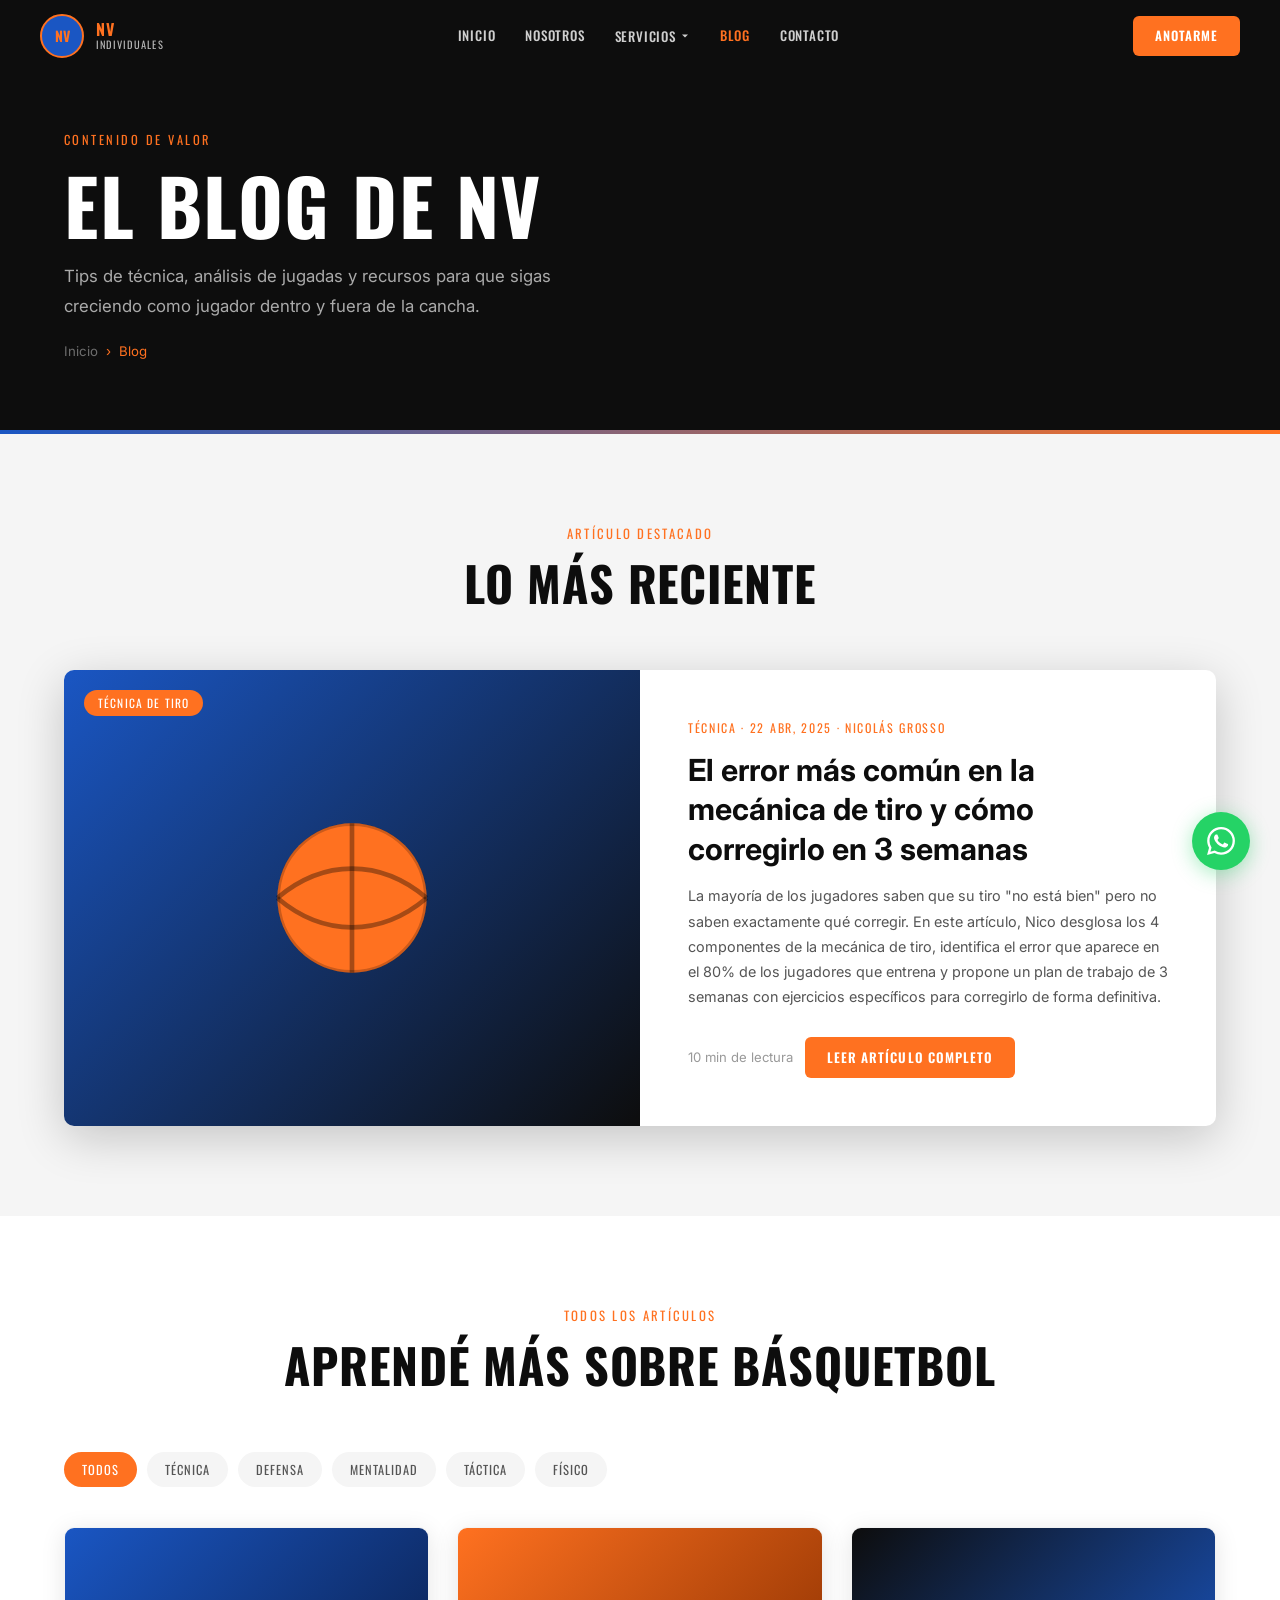
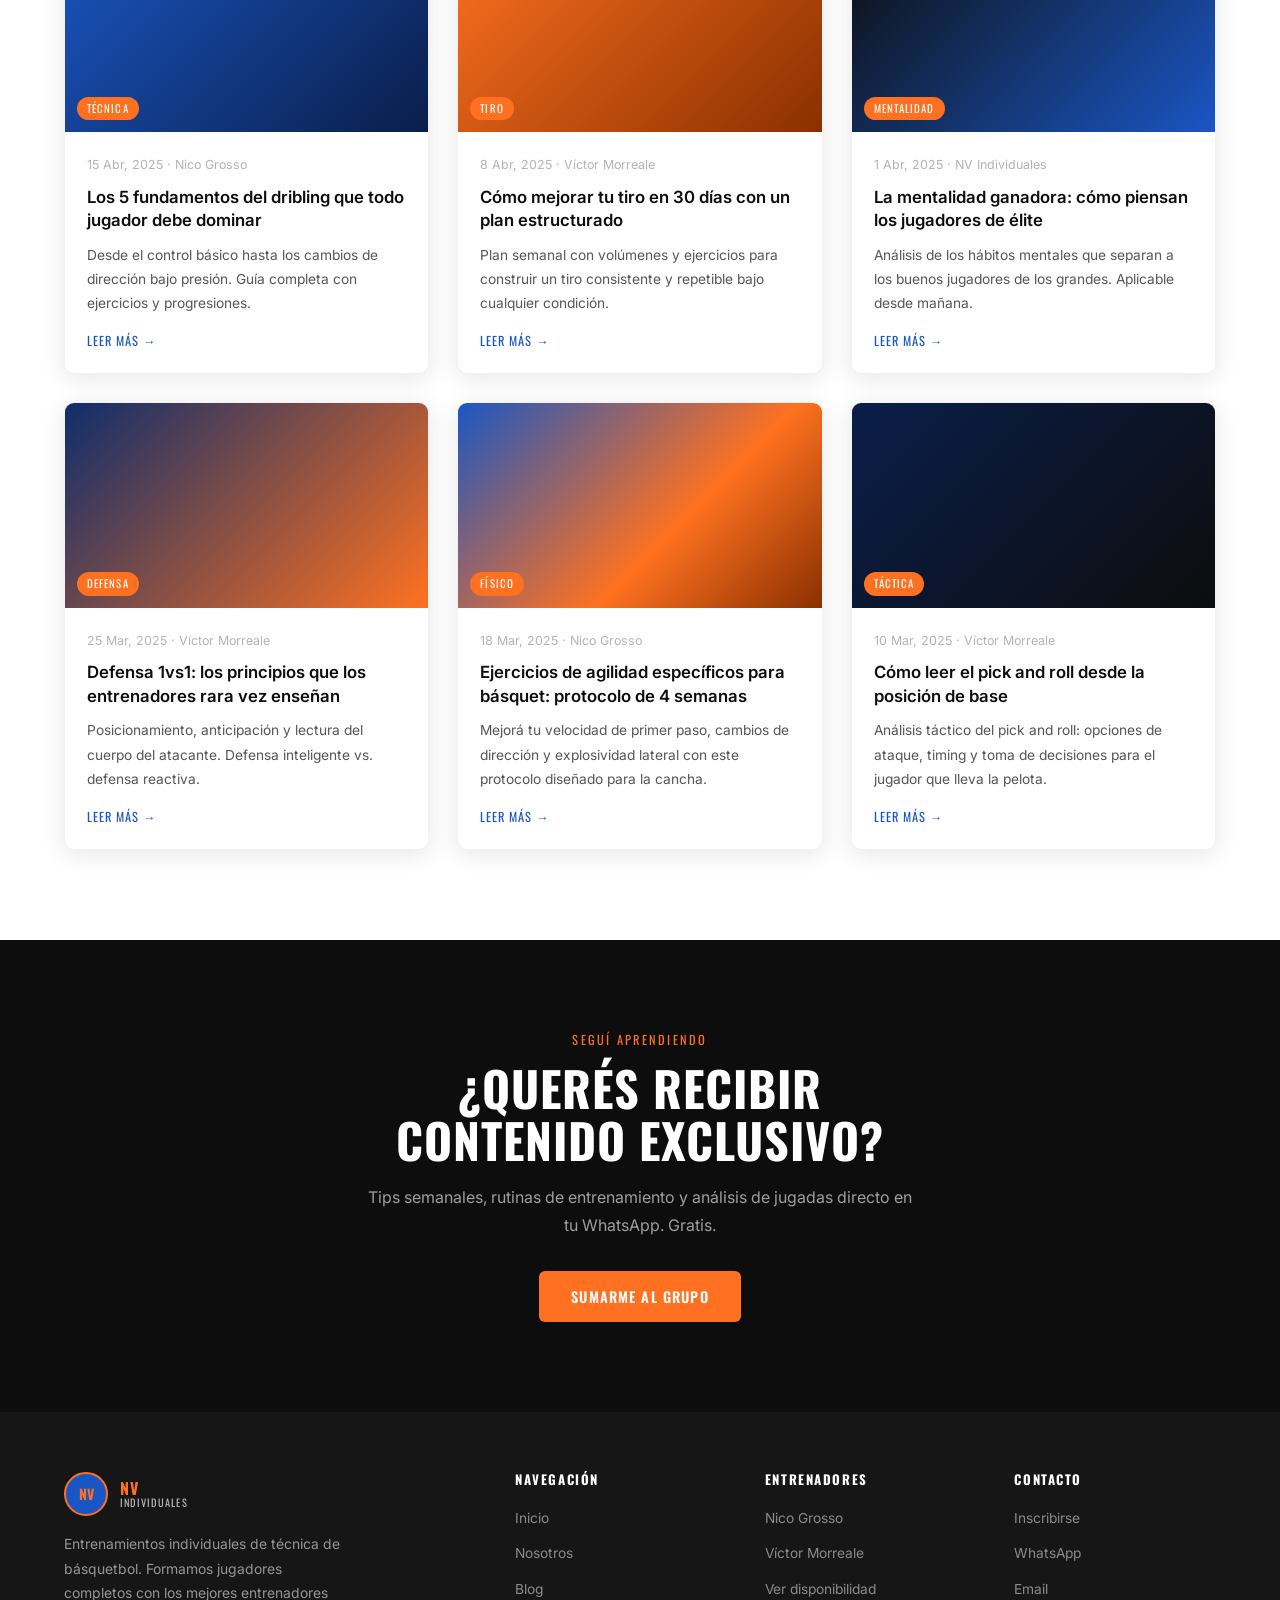
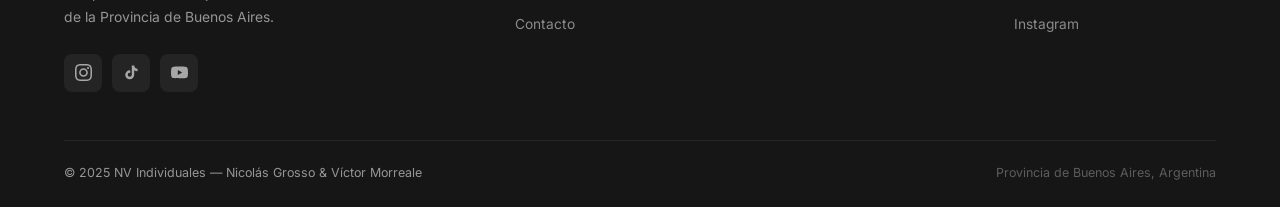
==== blog.html @ 5bb2f0b4 "Primer vistazo web" ====
<!DOCTYPE html>
<html lang="es">
<head>
  <meta charset="UTF-8">
  <meta name="viewport" content="width=device-width, initial-scale=1.0">
  <meta name="description" content="Blog de NV Individuales – Tips de técnica de básquetbol, análisis de jugadas y contenido de valor para jugadores que quieren mejorar.">
  <title>Blog – NV Individuales</title>
  <link rel="stylesheet" href="./css/style.css">
</head>
<body data-depth="0">

  <div id="nav-inject"></div>

  <!-- PAGE HERO -->
  <section class="page-hero">
    <div class="container">
      <span class="label">Contenido de valor</span>
      <h1>El Blog de NV</h1>
      <p>Tips de técnica, análisis de jugadas y recursos para que sigas creciendo como jugador dentro y fuera de la cancha.</p>
      <div class="breadcrumb">
        <a href="./index.html">Inicio</a>
        <span>›</span>
        <span>Blog</span>
      </div>
    </div>
  </section>

  <!-- FEATURED POST -->
  <section class="section" style="background:#F5F5F5;">
    <div class="container">
      <div class="section-header fade-up">
        <span class="label">Artículo destacado</span>
        <h2>Lo más reciente</h2>
      </div>
      <div class="featured-post fade-up">
        <div class="fp-img">
          <span class="fp-badge">Técnica de tiro</span>
          <div class="bb-inject" data-size="160px"></div>
        </div>
        <div class="fp-body">
          <span class="cat">Técnica · 22 Abr, 2025 · Nicolás Grosso</span>
          <h2>El error más común en la mecánica de tiro y cómo corregirlo en 3 semanas</h2>
          <p>
            La mayoría de los jugadores saben que su tiro "no está bien" pero no saben exactamente qué corregir. En este artículo, Nico desglosa los 4 componentes de la mecánica de tiro, identifica el error que aparece en el 80% de los jugadores que entrena y propone un plan de trabajo de 3 semanas con ejercicios específicos para corregirlo de forma definitiva.
          </p>
          <div style="display:flex;align-items:center;gap:12px;">
            <span style="font-size:.82rem;color:#999;">10 min de lectura</span>
            <a href="#" class="btn btn-orange" style="padding:10px 22px;font-size:.82rem;">Leer artículo completo</a>
          </div>
        </div>
      </div>
    </div>
  </section>

  <!-- BLOG GRID -->
  <section class="section" style="background:#fff;">
    <div class="container">
      <div class="section-header fade-up">
        <span class="label">Todos los artículos</span>
        <h2>Aprendé más sobre básquetbol</h2>
      </div>

      <!-- Filter tabs -->
      <div style="display:flex;gap:10px;margin-bottom:40px;flex-wrap:wrap;" class="fade-up">
        <button style="font-family:var(--ff-h);font-size:.78rem;letter-spacing:.08em;text-transform:uppercase;padding:8px 18px;border-radius:20px;background:var(--orange);color:#fff;border:none;cursor:pointer;">Todos</button>
        <button style="font-family:var(--ff-h);font-size:.78rem;letter-spacing:.08em;text-transform:uppercase;padding:8px 18px;border-radius:20px;background:#F5F5F5;color:#555;border:none;cursor:pointer;transition:all .2s;">Técnica</button>
        <button style="font-family:var(--ff-h);font-size:.78rem;letter-spacing:.08em;text-transform:uppercase;padding:8px 18px;border-radius:20px;background:#F5F5F5;color:#555;border:none;cursor:pointer;transition:all .2s;">Defensa</button>
        <button style="font-family:var(--ff-h);font-size:.78rem;letter-spacing:.08em;text-transform:uppercase;padding:8px 18px;border-radius:20px;background:#F5F5F5;color:#555;border:none;cursor:pointer;transition:all .2s;">Mentalidad</button>
        <button style="font-family:var(--ff-h);font-size:.78rem;letter-spacing:.08em;text-transform:uppercase;padding:8px 18px;border-radius:20px;background:#F5F5F5;color:#555;border:none;cursor:pointer;transition:all .2s;">Táctica</button>
        <button style="font-family:var(--ff-h);font-size:.78rem;letter-spacing:.08em;text-transform:uppercase;padding:8px 18px;border-radius:20px;background:#F5F5F5;color:#555;border:none;cursor:pointer;transition:all .2s;">Físico</button>
      </div>

      <div class="g3">
        <!-- Post 1 -->
        <div class="blog-card fade-up d1">
          <div class="blog-card-img" style="background:linear-gradient(135deg,#1A56C3 0%,#0a1e4a 100%);">
            <span class="cat">Técnica</span>
          </div>
          <div class="blog-card-body">
            <p class="meta">15 Abr, 2025 · Nico Grosso</p>
            <h4>Los 5 fundamentos del dribling que todo jugador debe dominar</h4>
            <p>Desde el control básico hasta los cambios de dirección bajo presión. Guía completa con ejercicios y progresiones.</p>
            <a href="#" class="more">Leer más →</a>
          </div>
        </div>
        <!-- Post 2 -->
        <div class="blog-card fade-up d2">
          <div class="blog-card-img" style="background:linear-gradient(135deg,#FF7120 0%,#8a3000 100%);">
            <span class="cat">Tiro</span>
          </div>
          <div class="blog-card-body">
            <p class="meta">8 Abr, 2025 · Víctor Morreale</p>
            <h4>Cómo mejorar tu tiro en 30 días con un plan estructurado</h4>
            <p>Plan semanal con volúmenes y ejercicios para construir un tiro consistente y repetible bajo cualquier condición.</p>
            <a href="#" class="more">Leer más →</a>
          </div>
        </div>
        <!-- Post 3 -->
        <div class="blog-card fade-up d3">
          <div class="blog-card-img" style="background:linear-gradient(135deg,#0d0d0d 0%,#1A56C3 100%);">
            <span class="cat">Mentalidad</span>
          </div>
          <div class="blog-card-body">
            <p class="meta">1 Abr, 2025 · NV Individuales</p>
            <h4>La mentalidad ganadora: cómo piensan los jugadores de élite</h4>
            <p>Análisis de los hábitos mentales que separan a los buenos jugadores de los grandes. Aplicable desde mañana.</p>
            <a href="#" class="more">Leer más →</a>
          </div>
        </div>
        <!-- Post 4 -->
        <div class="blog-card fade-up d1">
          <div class="blog-card-img" style="background:linear-gradient(135deg,#0e2d6b 0%,#FF7120 100%);">
            <span class="cat">Defensa</span>
          </div>
          <div class="blog-card-body">
            <p class="meta">25 Mar, 2025 · Víctor Morreale</p>
            <h4>Defensa 1vs1: los principios que los entrenadores rara vez enseñan</h4>
            <p>Posicionamiento, anticipación y lectura del cuerpo del atacante. Defensa inteligente vs. defensa reactiva.</p>
            <a href="#" class="more">Leer más →</a>
          </div>
        </div>
        <!-- Post 5 -->
        <div class="blog-card fade-up d2">
          <div class="blog-card-img" style="background:linear-gradient(135deg,#1A56C3 0%,#FF7120 60%,#8a3000 100%);">
            <span class="cat">Físico</span>
          </div>
          <div class="blog-card-body">
            <p class="meta">18 Mar, 2025 · Nico Grosso</p>
            <h4>Ejercicios de agilidad específicos para básquet: protocolo de 4 semanas</h4>
            <p>Mejorá tu velocidad de primer paso, cambios de dirección y explosividad lateral con este protocolo diseñado para la cancha.</p>
            <a href="#" class="more">Leer más →</a>
          </div>
        </div>
        <!-- Post 6 -->
        <div class="blog-card fade-up d3">
          <div class="blog-card-img" style="background:linear-gradient(135deg,#0a1e4a 0%,#0D0D0D 100%);">
            <span class="cat">Táctica</span>
          </div>
          <div class="blog-card-body">
            <p class="meta">10 Mar, 2025 · Víctor Morreale</p>
            <h4>Cómo leer el pick and roll desde la posición de base</h4>
            <p>Análisis táctico del pick and roll: opciones de ataque, timing y toma de decisiones para el jugador que lleva la pelota.</p>
            <a href="#" class="more">Leer más →</a>
          </div>
        </div>
      </div>
    </div>
  </section>

  <!-- NEWSLETTER / CTA -->
  <section class="section benefits-bg">
    <div class="container" style="text-align:center;">
      <div class="fade-up" style="max-width:560px;margin:0 auto;">
        <span style="font-family:var(--ff-h);font-size:.78rem;letter-spacing:.18em;text-transform:uppercase;color:var(--orange);display:block;margin-bottom:12px;">Seguí aprendiendo</span>
        <h2 style="color:#fff;margin-bottom:16px;">¿Querés recibir contenido exclusivo?</h2>
        <p style="color:rgba(255,255,255,.6);margin-bottom:32px;">Tips semanales, rutinas de entrenamiento y análisis de jugadas directo en tu WhatsApp. Gratis.</p>
        <a href="./contacto.html" class="btn btn-orange">Sumarme al grupo</a>
      </div>
    </div>
  </section>

  <div id="footer-inject"></div>
  <script src="./js/main.js"></script>
</body>
</html>
---- css/style.css ----
/* ============================================================
   NV INDIVIDUALES — Stylesheet
   Paleta: Azul #1A56C3 · Naranja #FF7120 · Negro #0D0D0D
   ============================================================ */

@import url('https://fonts.googleapis.com/css2?family=Oswald:wght@400;500;600;700&family=Inter:wght@300;400;500;600;700&display=swap');

/* ---- VARIABLES ---- */
:root {
  --blue:        #1A56C3;
  --blue-dark:   #1344A0;
  --orange:      #FF7120;
  --orange-dark: #E05C0A;
  --dark:        #0D0D0D;
  --dark-2:      #161616;
  --dark-3:      #1E1E1E;
  --light:       #F5F5F5;
  --gray:        #B8B1B1;
  --gray-d:      #555;
  --peach:       #F3BC93;
  --white:       #FFFFFF;

  --ff-h: 'Oswald', sans-serif;
  --ff-b: 'Inter', sans-serif;

  --nav-h:    72px;
  --max-w:    1200px;
  --py:       90px;
  --r:        10px;
  --r-btn:    6px;
  --ease:     all .3s cubic-bezier(.4,0,.2,1);
  --sh:       0 4px 24px rgba(0,0,0,.10);
  --sh-lg:    0 12px 48px rgba(0,0,0,.20);
}

/* ---- RESET ---- */
*, *::before, *::after { box-sizing: border-box; margin: 0; padding: 0; }
html  { scroll-behavior: smooth; font-size: 16px; }
body  { font-family: var(--ff-b); color: var(--dark); background: var(--white); line-height: 1.6; overflow-x: hidden; }
img   { max-width: 100%; display: block; }
a     { text-decoration: none; color: inherit; }
ul    { list-style: none; }
button { cursor: pointer; border: none; background: none; font-family: inherit; }
input, textarea, select { font-family: inherit; }

/* ---- TIPOGRAFÍA ---- */
h1,h2,h3,h4,h5 {
  font-family: var(--ff-h);
  font-weight: 700;
  line-height: 1.1;
  text-transform: uppercase;
  letter-spacing: .02em;
}
h1 { font-size: clamp(2.8rem, 6vw, 5rem); }
h2 { font-size: clamp(2rem, 4vw, 3rem); }
h3 { font-size: clamp(1.4rem, 2.5vw, 2rem); }
h4 { font-size: 1.1rem; }
p  { font-size: 1rem; line-height: 1.75; }

.tc-orange { color: var(--orange); }
.tc-blue   { color: var(--blue); }
.tc-white  { color: var(--white); }
.tc-gray   { color: var(--gray-d); }

/* ---- LAYOUT ---- */
.container {
  max-width: var(--max-w);
  margin: 0 auto;
  padding: 0 24px;
}
.section { padding: var(--py) 0; }

.section-header          { text-align: center; margin-bottom: 60px; }
.section-header .label   { font-family: var(--ff-h); font-size: .8rem; letter-spacing: .18em; text-transform: uppercase; color: var(--orange); display: block; margin-bottom: 12px; }
.section-header h2       { margin-bottom: 16px; }
.section-header p        { max-width: 560px; margin: 0 auto; color: var(--gray-d); }

.g2 { display: grid; grid-template-columns: repeat(2,1fr); gap: 40px; align-items: center; }
.g3 { display: grid; grid-template-columns: repeat(3,1fr); gap: 28px; }
.g4 { display: grid; grid-template-columns: repeat(4,1fr); gap: 24px; }

/* ---- BOTONES ---- */
.btn {
  display: inline-flex; align-items: center; gap: 8px;
  padding: 14px 32px;
  border-radius: var(--r-btn);
  font-family: var(--ff-h); font-size: .9rem; font-weight: 600;
  letter-spacing: .08em; text-transform: uppercase;
  transition: var(--ease);
}
.btn-orange { background: var(--orange); color: var(--white); }
.btn-orange:hover { background: var(--orange-dark); transform: translateY(-2px); box-shadow: 0 8px 24px rgba(255,113,32,.4); }

.btn-blue { background: var(--blue); color: var(--white); }
.btn-blue:hover { background: var(--blue-dark); transform: translateY(-2px); box-shadow: 0 8px 24px rgba(26,86,195,.4); }

.btn-outline { background: transparent; color: var(--white); border: 2px solid rgba(255,255,255,.6); }
.btn-outline:hover { background: var(--white); color: var(--dark); transform: translateY(-2px); }

.btn-outline-orange { background: transparent; color: var(--orange); border: 2px solid var(--orange); }
.btn-outline-orange:hover { background: var(--orange); color: var(--white); transform: translateY(-2px); }

.btn-dark { background: var(--dark); color: var(--white); }
.btn-dark:hover { background: #2a2a2a; transform: translateY(-2px); }

/* ---- NAVBAR ---- */
.navbar {
  position: fixed; top: 0; left: 0; right: 0;
  z-index: 1000; height: var(--nav-h);
  transition: var(--ease); padding: 0 24px;
}
.navbar.scrolled, .navbar.solid { background: rgba(13,13,13,.97); backdrop-filter: blur(10px); box-shadow: 0 4px 24px rgba(0,0,0,.35); }

.nav-container {
  max-width: var(--max-w); margin: 0 auto; height: 100%;
  display: flex; align-items: center; justify-content: space-between; gap: 32px;
}

/* Logo */
.nav-logo { display: flex; align-items: center; gap: 12px; flex-shrink: 0; }
.logo-circle {
  width: 44px; height: 44px;
  background: var(--blue); border-radius: 50%;
  border: 2px solid var(--orange);
  display: flex; align-items: center; justify-content: center;
  flex-shrink: 0;
}
.logo-circle span { font-family: var(--ff-h); font-size: 14px; font-weight: 700; color: var(--orange); }
.logo-label { display: flex; flex-direction: column; line-height: 1.1; }
.logo-label .nv    { font-family: var(--ff-h); font-size: 1rem; font-weight: 700; color: var(--orange); letter-spacing: .04em; }
.logo-label .ind   { font-family: var(--ff-h); font-size: .65rem; font-weight: 400; color: rgba(255,255,255,.7); letter-spacing: .12em; text-transform: uppercase; }

/* Links */
.nav-links { display: flex; align-items: center; gap: 2px; flex: 1; justify-content: center; }
.nav-links > li > a {
  font-family: var(--ff-h); font-size: .82rem; font-weight: 500;
  letter-spacing: .06em; text-transform: uppercase;
  color: rgba(255,255,255,.8); padding: 8px 14px;
  border-radius: 4px; transition: var(--ease);
}
.nav-links > li > a:hover, .nav-links > li > a.active { color: var(--orange); }

/* Dropdown */
.nav-links .has-drop { position: relative; }
.nav-links .has-drop > a { display: flex; align-items: center; gap: 4px; }
.drop-menu {
  position: absolute; top: calc(100% + 14px); left: 50%; transform: translateX(-50%);
  background: var(--dark-3); border: 1px solid rgba(255,255,255,.1);
  border-radius: var(--r); padding: 8px; min-width: 210px;
  display: none; flex-direction: column; gap: 2px;
  box-shadow: var(--sh-lg);
}
.has-drop.open .drop-menu { display: flex; }
.drop-menu a {
  font-family: var(--ff-h); font-size: .8rem; font-weight: 400;
  letter-spacing: .06em; text-transform: uppercase;
  color: rgba(255,255,255,.75); padding: 10px 16px;
  border-radius: 6px; transition: var(--ease);
}
.drop-menu a:hover { background: rgba(255,255,255,.06); color: var(--orange); }

.nav-cta { padding: 10px 22px; font-size: .8rem; flex-shrink: 0; }

/* Hamburger */
.hamburger { display: none; flex-direction: column; gap: 5px; padding: 8px; }
.hamburger span { display: block; width: 24px; height: 2px; background: var(--white); border-radius: 2px; transition: var(--ease); }
.hamburger.open span:nth-child(1) { transform: translateY(7px) rotate(45deg); }
.hamburger.open span:nth-child(2) { opacity: 0; }
.hamburger.open span:nth-child(3) { transform: translateY(-7px) rotate(-45deg); }

/* Mobile menu */
.mob-nav {
  display: none; position: fixed;
  top: var(--nav-h); left: 0; right: 0;
  background: var(--dark-2); padding: 20px 24px 28px;
  flex-direction: column; gap: 4px; z-index: 999;
  border-bottom: 2px solid var(--orange);
}
.mob-nav.open { display: flex; }
.mob-nav a {
  font-family: var(--ff-h); font-size: .95rem; font-weight: 500;
  letter-spacing: .06em; text-transform: uppercase;
  color: rgba(255,255,255,.85); padding: 12px 16px;
  border-radius: 6px; transition: var(--ease);
}
.mob-nav a:hover { background: rgba(255,255,255,.06); color: var(--orange); }
.mob-cta { margin-top: 12px; }
.mob-cta .btn { width: 100%; justify-content: center; }

/* ---- HERO (Home) ---- */
.hero {
  min-height: 100vh; background: var(--dark);
  position: relative; display: flex; align-items: center;
  overflow: hidden; padding-top: var(--nav-h);
}
.hero-overlay {
  position: absolute; inset: 0; z-index: 1;
  background: linear-gradient(135deg, rgba(26,86,195,.15) 0%, transparent 55%),
              linear-gradient(to bottom, rgba(0,0,0,.1) 0%, rgba(0,0,0,.55) 100%);
}
/* Court decoration */
.court-deco {
  position: absolute; right: -60px; top: 50%;
  transform: translateY(-50%);
  width: 560px; height: 560px;
  opacity: .05; z-index: 2; pointer-events: none;
}
/* Orange accent stripe */
.hero-stripe {
  position: absolute; left: 0; top: 0; bottom: 0;
  width: 5px; background: var(--orange); z-index: 3;
}

.hero-inner { position: relative; z-index: 3; padding: 80px 0; }

.hero-tag {
  font-family: var(--ff-h); font-size: .8rem;
  letter-spacing: .2em; text-transform: uppercase;
  color: var(--orange); margin-bottom: 20px;
  display: flex; align-items: center; gap: 14px;
}
.hero-tag::before { content: ''; width: 40px; height: 2px; background: var(--orange); }

.hero h1 { color: var(--white); margin-bottom: 24px; max-width: 680px; }
.hero h1 em { color: var(--orange); font-style: normal; display: block; }

.hero-sub {
  color: rgba(255,255,255,.7); max-width: 480px;
  font-size: 1.05rem; margin-bottom: 40px; line-height: 1.75;
}

.hero-btns { display: flex; gap: 16px; flex-wrap: wrap; }

/* Floating stats — right column */
.hero-aside {
  position: absolute; right: 40px; top: 50%;
  transform: translateY(-50%); z-index: 3;
  display: flex; flex-direction: column; gap: 16px;
}
.float-stat {
  background: rgba(255,255,255,.04);
  border: 1px solid rgba(255,255,255,.1);
  backdrop-filter: blur(8px);
  border-radius: var(--r); padding: 20px 26px; text-align: center;
  border-left: 3px solid var(--orange);
}
.float-stat .n { font-family: var(--ff-h); font-size: 2.6rem; font-weight: 700; color: var(--orange); line-height: 1; }
.float-stat .d { font-size: .72rem; color: rgba(255,255,255,.55); text-transform: uppercase; letter-spacing: .1em; margin-top: 4px; }

/* Scroll hint */
.scroll-hint {
  position: absolute; bottom: 36px; left: 50%;
  transform: translateX(-50%); z-index: 3;
  display: flex; flex-direction: column; align-items: center; gap: 8px;
  color: rgba(255,255,255,.35); font-size: .7rem;
  letter-spacing: .15em; text-transform: uppercase;
  animation: bob 2s infinite;
}
.scroll-hint svg { opacity: .5; }
@keyframes bob { 0%,100% { transform: translateX(-50%) translateY(0); } 50% { transform: translateX(-50%) translateY(8px); } }

/* ---- STATS BAND ---- */
.stats-band { background: var(--orange); padding: 30px 0; }
.stats-band .container { display: flex; justify-content: center; gap: 60px; flex-wrap: wrap; }
.sband-item { text-align: center; }
.sband-item .n { font-family: var(--ff-h); font-size: 2.8rem; font-weight: 700; color: var(--white); line-height: 1; }
.sband-item .l { font-size: .75rem; color: rgba(255,255,255,.8); text-transform: uppercase; letter-spacing: .1em; margin-top: 6px; }

/* ---- PAGE HERO (inner) ---- */
.page-hero {
  background: var(--dark); padding: 130px 0 72px;
  position: relative; overflow: hidden;
}
.page-hero::after {
  content: ''; position: absolute; bottom: 0; left: 0; right: 0;
  height: 4px; background: linear-gradient(90deg, var(--blue), var(--orange));
}
.page-hero .label { font-family: var(--ff-h); font-size: .78rem; letter-spacing: .2em; text-transform: uppercase; color: var(--orange); margin-bottom: 12px; display: block; }
.page-hero h1 { color: var(--white); margin-bottom: 16px; }
.page-hero p  { color: rgba(255,255,255,.65); max-width: 560px; font-size: 1.05rem; }
.breadcrumb { display: flex; align-items: center; gap: 8px; margin-top: 20px; font-size: .83rem; color: rgba(255,255,255,.4); }
.breadcrumb a { color: rgba(255,255,255,.4); transition: var(--ease); }
.breadcrumb a:hover { color: var(--orange); }
.breadcrumb span { color: var(--orange); }

/* ---- ABOUT PREVIEW ---- */
.about-img {
  border-radius: var(--r); overflow: hidden;
  aspect-ratio: 4/3;
  background: linear-gradient(135deg, var(--blue) 0%, var(--dark-2) 100%);
  display: flex; align-items: center; justify-content: center;
  position: relative;
}
.about-img .bb-big { opacity: .2; }
.about-content .label { font-family: var(--ff-h); font-size: .78rem; letter-spacing: .18em; text-transform: uppercase; color: var(--orange); display: block; margin-bottom: 12px; }
.about-content h2 { margin-bottom: 20px; }
.about-content p { color: var(--gray-d); margin-bottom: 14px; }

/* ---- SERVICE CARDS ---- */
.srv-card {
  background: var(--white); border-radius: var(--r);
  overflow: hidden; box-shadow: var(--sh);
  transition: var(--ease); display: flex; flex-direction: column;
}
.srv-card:hover { transform: translateY(-8px); box-shadow: var(--sh-lg); }

.srv-card-img {
  aspect-ratio: 3/2;
  background: linear-gradient(135deg, var(--blue) 0%, var(--dark-2) 100%);
  display: flex; align-items: center; justify-content: center;
  position: relative; overflow: hidden;
}
.srv-card-img .club-tag {
  position: absolute; top: 14px; left: 14px;
  background: var(--orange); color: var(--white);
  font-family: var(--ff-h); font-size: .7rem;
  letter-spacing: .08em; text-transform: uppercase;
  padding: 4px 12px; border-radius: 20px;
}
.srv-card-body { padding: 28px; display: flex; flex-direction: column; gap: 10px; flex: 1; }
.srv-card-body h3 { font-size: 1.5rem; }
.srv-card-body .role { font-size: .8rem; color: var(--blue); font-family: var(--ff-h); letter-spacing: .06em; text-transform: uppercase; }
.srv-card-body p { color: var(--gray-d); font-size: .88rem; flex: 1; }
.srv-card-body .btn { align-self: flex-start; margin-top: 8px; }

/* ---- BENEFITS ---- */
.benefits-bg { background: var(--dark); }
.ben-item {
  padding: 30px; background: rgba(255,255,255,.03);
  border: 1px solid rgba(255,255,255,.07);
  border-radius: var(--r); transition: var(--ease);
}
.ben-item:hover { background: rgba(255,113,32,.07); border-color: rgba(255,113,32,.25); transform: translateY(-4px); }
.ben-icon {
  width: 54px; height: 54px; background: rgba(255,113,32,.14);
  border-radius: 12px; display: flex; align-items: center;
  justify-content: center; margin-bottom: 18px; color: var(--orange);
}
.ben-item h4 { font-size: .95rem; color: var(--white); margin-bottom: 10px; text-transform: uppercase; letter-spacing: .04em; }
.ben-item p  { color: rgba(255,255,255,.5); font-size: .84rem; line-height: 1.65; }

/* ---- BLOG CARDS ---- */
.blog-card {
  background: var(--white); border-radius: var(--r);
  overflow: hidden; box-shadow: var(--sh);
  border: 1px solid rgba(0,0,0,.05);
  transition: var(--ease); display: flex; flex-direction: column;
}
.blog-card:hover { transform: translateY(-6px); box-shadow: var(--sh-lg); }
.blog-card-img {
  aspect-ratio: 16/9;
  display: flex; align-items: center; justify-content: center;
  position: relative; overflow: hidden;
}
.blog-card-img .cat {
  position: absolute; bottom: 12px; left: 12px;
  background: var(--orange); color: var(--white);
  font-family: var(--ff-h); font-size: .68rem;
  letter-spacing: .1em; text-transform: uppercase;
  padding: 3px 10px; border-radius: 20px;
}
.blog-card-body { padding: 22px; flex: 1; display: flex; flex-direction: column; }
.blog-card-body .meta { font-size: .78rem; color: var(--gray); margin-bottom: 10px; }
.blog-card-body h4 {
  font-size: 1.05rem; font-family: var(--ff-b); font-weight: 600;
  text-transform: none; letter-spacing: 0; line-height: 1.4;
  color: var(--dark); margin-bottom: 10px;
}
.blog-card-body p { color: var(--gray-d); font-size: .86rem; flex: 1; margin-bottom: 16px; }
.blog-card-body .more {
  font-family: var(--ff-h); font-size: .78rem; letter-spacing: .08em;
  text-transform: uppercase; color: var(--blue);
  display: flex; align-items: center; gap: 6px; transition: var(--ease);
  margin-top: auto;
}
.blog-card-body .more:hover { color: var(--orange); gap: 10px; }

/* ---- CTA SECTION ---- */
.cta-block {
  background: linear-gradient(135deg, var(--blue) 0%, #0e2d6b 100%);
  position: relative; overflow: hidden;
  padding: 80px 0; text-align: center;
}
.cta-block::before {
  content: ''; position: absolute; top: -60%; right: -10%;
  width: 50%; height: 220%; background: rgba(255,113,32,.07);
  transform: rotate(-12deg);
}
.cta-block .container { position: relative; z-index: 1; }
.cta-block h2 { color: var(--white); margin-bottom: 16px; }
.cta-block p  { color: rgba(255,255,255,.7); max-width: 500px; margin: 0 auto 40px; }
.cta-block .btns { display: flex; gap: 16px; justify-content: center; flex-wrap: wrap; }

/* ---- FOOTER ---- */
footer { background: var(--dark-2); padding: 60px 0 24px; color: rgba(255,255,255,.55); }
.footer-g {
  display: grid; grid-template-columns: 2fr 1fr 1fr 1fr;
  gap: 48px; margin-bottom: 48px;
}
.ft-brand p { font-size: .87rem; line-height: 1.75; margin: 16px 0 24px; max-width: 280px; }
.social-row { display: flex; gap: 10px; }
.soc-btn {
  width: 38px; height: 38px; background: rgba(255,255,255,.06);
  border-radius: 8px; display: flex; align-items: center;
  justify-content: center; transition: var(--ease); color: rgba(255,255,255,.6);
}
.soc-btn:hover { background: var(--orange); color: var(--white); transform: translateY(-3px); }

.ft-col h5 {
  font-family: var(--ff-h); font-size: .82rem;
  letter-spacing: .12em; text-transform: uppercase;
  color: var(--white); margin-bottom: 18px;
}
.ft-col ul { display: flex; flex-direction: column; gap: 10px; }
.ft-col ul a { font-size: .86rem; color: rgba(255,255,255,.5); transition: var(--ease); }
.ft-col ul a:hover { color: var(--orange); }

.footer-bottom {
  border-top: 1px solid rgba(255,255,255,.07); padding-top: 22px;
  display: flex; align-items: center; justify-content: space-between; font-size: .78rem;
}

/* ---- NOSOTROS ---- */
.mission-block { background: var(--light); }
.mission-block .label { font-family: var(--ff-h); font-size: .78rem; letter-spacing: .18em; text-transform: uppercase; color: var(--orange); display: block; margin-bottom: 12px; }
.mission-block h2 { margin-bottom: 20px; }
.mission-block p { color: var(--gray-d); margin-bottom: 14px; }
.mission-img {
  border-radius: var(--r); aspect-ratio: 1;
  background: linear-gradient(135deg, var(--orange) 0%, #a83500 100%);
  display: flex; align-items: center; justify-content: center;
  position: relative; overflow: hidden;
}

.coach-card {
  background: var(--white); border-radius: var(--r);
  overflow: hidden; box-shadow: var(--sh); transition: var(--ease);
}
.coach-card:hover { transform: translateY(-6px); box-shadow: var(--sh-lg); }
.coach-card-img {
  aspect-ratio: 1;
  background: linear-gradient(135deg, var(--blue) 20%, var(--dark) 100%);
  display: flex; align-items: center; justify-content: center;
  position: relative;
}
.coach-initial { font-family: var(--ff-h); font-size: 5rem; font-weight: 700; color: rgba(255,255,255,.18); }
.coach-card-body { padding: 30px; }
.coach-card-body .club { font-family: var(--ff-h); font-size: .78rem; letter-spacing: .12em; text-transform: uppercase; color: var(--orange); margin-bottom: 6px; display: block; }
.coach-card-body h3 { margin-bottom: 12px; }
.coach-card-body p { color: var(--gray-d); font-size: .88rem; margin-bottom: 18px; }
.tags { display: flex; flex-wrap: wrap; gap: 8px; margin-bottom: 22px; }
.tag {
  background: var(--light); color: var(--dark);
  font-family: var(--ff-h); font-size: .7rem;
  letter-spacing: .06em; text-transform: uppercase;
  padding: 4px 12px; border-radius: 20px;
}

.values-bg { background: var(--dark); }
.val-item { padding: 28px; text-align: center; }
.val-num { font-family: var(--ff-h); font-size: 3rem; font-weight: 700; color: var(--orange); opacity: .25; line-height: 1; margin-bottom: 14px; }
.val-item h4 { font-size: .95rem; color: var(--white); margin-bottom: 10px; text-transform: uppercase; letter-spacing: .05em; }
.val-item p  { color: rgba(255,255,255,.45); font-size: .83rem; }

/* ---- PROFILE PAGE ---- */
.profile-hero {
  min-height: 100vh; background: var(--dark);
  display: flex; align-items: center;
  padding-top: var(--nav-h); position: relative; overflow: hidden;
}
.profile-hero-overlay {
  position: absolute; inset: 0;
  background: linear-gradient(135deg, rgba(26,86,195,.18) 0%, transparent 55%);
  z-index: 1;
}
.profile-hero-g {
  display: grid; grid-template-columns: 1fr 1fr;
  gap: 70px; align-items: center; position: relative; z-index: 2;
  padding: 60px 0;
}
.profile-img {
  aspect-ratio: 3/4; border-radius: var(--r);
  background: linear-gradient(150deg, var(--blue) 0%, var(--dark-2) 100%);
  display: flex; align-items: center; justify-content: center;
  position: relative; overflow: hidden;
}
.profile-img::after {
  content: ''; position: absolute; inset: 0;
  border: 3px solid rgba(255,113,32,.35); border-radius: var(--r);
}
.profile-big-init { font-family: var(--ff-h); font-size: 9rem; font-weight: 700; color: rgba(255,255,255,.1); }
.profile-badge {
  display: inline-flex; align-items: center; gap: 8px;
  background: var(--orange); color: var(--white);
  font-family: var(--ff-h); font-size: .75rem;
  letter-spacing: .1em; text-transform: uppercase;
  padding: 6px 16px; border-radius: 20px; margin-bottom: 18px;
}
.profile-content h1 { color: var(--white); margin-bottom: 8px; }
.profile-content .role { font-family: var(--ff-h); font-size: 1.1rem; color: var(--blue); text-transform: uppercase; letter-spacing: .08em; margin-bottom: 22px; }
.profile-content p { color: rgba(255,255,255,.7); font-size: .98rem; line-height: 1.8; margin-bottom: 30px; max-width: 460px; }
.profile-stats {
  display: flex; gap: 28px;
  padding: 24px 0;
  border-top: 1px solid rgba(255,255,255,.1);
  border-bottom: 1px solid rgba(255,255,255,.1);
  margin-bottom: 30px;
}
.ps-item .n { font-family: var(--ff-h); font-size: 2rem; font-weight: 700; color: var(--orange); line-height: 1; }
.ps-item .d { font-size: .72rem; color: rgba(255,255,255,.45); text-transform: uppercase; letter-spacing: .08em; margin-top: 4px; }

/* Specialties */
.spec-bg { background: var(--light); }
.spec-card {
  background: var(--white); border-radius: var(--r);
  padding: 28px 22px; text-align: center;
  box-shadow: var(--sh); transition: var(--ease);
  border-bottom: 3px solid transparent;
}
.spec-card:hover { transform: translateY(-6px); box-shadow: var(--sh-lg); border-bottom-color: var(--orange); }
.spec-icon {
  width: 64px; height: 64px;
  background: linear-gradient(135deg, var(--blue), rgba(26,86,195,.6));
  border-radius: 14px; display: flex; align-items: center;
  justify-content: center; margin: 0 auto 20px;
  color: var(--white); font-size: 1.5rem;
}
.spec-card h4 { font-size: .9rem; margin-bottom: 8px; text-transform: uppercase; letter-spacing: .04em; }
.spec-card p  { font-size: .82rem; color: var(--gray-d); line-height: 1.55; }

/* Schedule */
.sched-bg { background: var(--dark); }
.sched-wrap { overflow-x: auto; }
.sched-table { width: 100%; border-collapse: collapse; margin-top: 40px; }
.sched-table th {
  background: var(--blue); color: var(--white);
  font-family: var(--ff-h); font-size: .8rem;
  letter-spacing: .08em; text-transform: uppercase;
  padding: 14px 18px; text-align: left; white-space: nowrap;
}
.sched-table td {
  padding: 13px 18px; border-bottom: 1px solid rgba(255,255,255,.06);
  font-size: .88rem; color: rgba(255,255,255,.8);
}
.sched-table tr:hover td { background: rgba(255,255,255,.03); }
.lvl { display: inline-block; padding: 3px 10px; border-radius: 20px; font-family: var(--ff-h); font-size: .68rem; letter-spacing: .06em; text-transform: uppercase; }
.lvl.beg   { background: rgba(26,86,195,.2); color: #6ba4f8; }
.lvl.mid   { background: rgba(255,113,32,.2); color: var(--orange); }
.lvl.adv   { background: rgba(255,255,255,.1); color: rgba(255,255,255,.8); }
.lvl.all   { background: rgba(100,200,100,.15); color: #5cd65c; }

/* ---- BLOG PAGE ---- */
.featured-post {
  display: grid; grid-template-columns: 1fr 1fr;
  background: var(--white); border-radius: var(--r);
  overflow: hidden; box-shadow: var(--sh-lg);
}
.fp-img {
  min-height: 380px;
  background: linear-gradient(135deg, var(--blue) 0%, var(--dark) 100%);
  display: flex; align-items: center; justify-content: center;
  position: relative;
}
.fp-badge {
  position: absolute; top: 20px; left: 20px;
  background: var(--orange); color: var(--white);
  font-family: var(--ff-h); font-size: .72rem;
  letter-spacing: .1em; text-transform: uppercase;
  padding: 4px 14px; border-radius: 20px;
}
.fp-body { padding: 48px; display: flex; flex-direction: column; justify-content: center; }
.fp-body .cat { font-family: var(--ff-h); font-size: .75rem; letter-spacing: .14em; text-transform: uppercase; color: var(--orange); display: block; margin-bottom: 14px; }
.fp-body h2 { font-size: 1.9rem; text-transform: none; font-family: var(--ff-b); font-weight: 700; letter-spacing: 0; line-height: 1.3; margin-bottom: 14px; }
.fp-body p  { color: var(--gray-d); font-size: .9rem; margin-bottom: 28px; }

/* ---- CONTACT ---- */
.contact-bg { background: var(--light); }
.contact-grid { display: grid; grid-template-columns: 3fr 2fr; gap: 56px; align-items: start; }
.contact-form {
  background: var(--white); border-radius: var(--r);
  padding: 44px; box-shadow: var(--sh);
}
.contact-form h3 { margin-bottom: 6px; }
.contact-form > p { color: var(--gray-d); font-size: .88rem; margin-bottom: 30px; }
.form-row { display: grid; grid-template-columns: 1fr 1fr; gap: 18px; }
.form-group { margin-bottom: 18px; }
.form-group label {
  display: block; font-family: var(--ff-h); font-size: .74rem;
  letter-spacing: .1em; text-transform: uppercase;
  color: var(--dark); margin-bottom: 7px;
}
.form-group input,
.form-group textarea,
.form-group select {
  width: 100%; padding: 12px 16px;
  background: var(--light); border: 1px solid rgba(0,0,0,.1);
  border-radius: var(--r-btn); font-size: .88rem;
  color: var(--dark); transition: var(--ease); outline: none;
}
.form-group input:focus,
.form-group textarea:focus,
.form-group select:focus {
  border-color: var(--blue); background: var(--white);
  box-shadow: 0 0 0 3px rgba(26,86,195,.1);
}
.form-group textarea { resize: vertical; min-height: 110px; }

.contact-info { display: flex; flex-direction: column; gap: 28px; }
.contact-info h3 { margin-bottom: 4px; }
.info-item { display: flex; gap: 16px; align-items: flex-start; }
.info-icon {
  width: 46px; height: 46px; background: var(--blue);
  border-radius: 10px; display: flex; align-items: center;
  justify-content: center; color: var(--white); flex-shrink: 0;
}
.info-item h5 {
  font-family: var(--ff-h); font-size: .82rem;
  letter-spacing: .08em; text-transform: uppercase;
  color: var(--dark); margin-bottom: 3px;
}
.info-item p, .info-item a { font-size: .88rem; color: var(--gray-d); }
.info-item a:hover { color: var(--orange); }

.wa-btn {
  display: inline-flex; align-items: center; gap: 12px;
  background: #25D366; color: var(--white);
  font-family: var(--ff-h); font-size: .88rem;
  letter-spacing: .06em; text-transform: uppercase;
  padding: 14px 24px; border-radius: var(--r-btn);
  transition: var(--ease); margin-top: 4px;
}
.wa-btn:hover { background: #1da851; transform: translateY(-2px); box-shadow: 0 6px 20px rgba(37,211,102,.35); }

/* ---- WHATSAPP FLOAT ---- */
.wa-float {
  position: fixed; bottom: 30px; right: 30px; z-index: 900;
  width: 58px; height: 58px; background: #25D366;
  border-radius: 50%; display: flex; align-items: center;
  justify-content: center; color: var(--white);
  box-shadow: 0 4px 20px rgba(37,211,102,.4);
  transition: var(--ease); animation: wa-pulse 2.5s infinite;
}
.wa-float:hover { transform: scale(1.1); }
@keyframes wa-pulse {
  0%,100% { box-shadow: 0 4px 20px rgba(37,211,102,.4); }
  50% { box-shadow: 0 4px 30px rgba(37,211,102,.6), 0 0 0 10px rgba(37,211,102,.08); }
}

/* ---- SCROLL ANIMATIONS ---- */
.fade-up  { opacity: 0; transform: translateY(40px); transition: opacity .6s ease, transform .6s ease; }
.fade-in  { opacity: 0; transition: opacity .65s ease; }
.fade-up.vis, .fade-in.vis { opacity: 1; transform: none; }
.d1 { transition-delay: .1s; }
.d2 { transition-delay: .2s; }
.d3 { transition-delay: .3s; }
.d4 { transition-delay: .4s; }
.d5 { transition-delay: .5s; }

/* ---- RESPONSIVE ---- */
@media (max-width: 1024px) {
  :root { --py: 70px; }
  .footer-g { grid-template-columns: 1fr 1fr; }
  .g4 { grid-template-columns: repeat(2,1fr); }
  .profile-hero-g { gap: 40px; }
  .featured-post { grid-template-columns: 1fr; }
  .fp-img { min-height: 260px; }
}

@media (max-width: 768px) {
  :root { --py: 56px; --nav-h: 64px; }
  .nav-links, .nav-cta { display: none; }
  .hamburger { display: flex; }
  .g2, .g3, .g4, .contact-grid, .profile-hero-g { grid-template-columns: 1fr; }
  .hero-aside { display: none; }
  .stats-band .container { gap: 28px; }
  .footer-g { grid-template-columns: 1fr; gap: 28px; }
  .form-row { grid-template-columns: 1fr; }
  .contact-form { padding: 28px; }
  .fp-body { padding: 28px; }
  .footer-bottom { flex-direction: column; gap: 8px; text-align: center; }
}

@media (max-width: 480px) {
  .hero h1 { font-size: 2.4rem; }
  .hero-btns { flex-direction: column; }
  .hero-btns .btn { width: 100%; justify-content: center; }
  .cta-block .btns { flex-direction: column; align-items: center; }
}
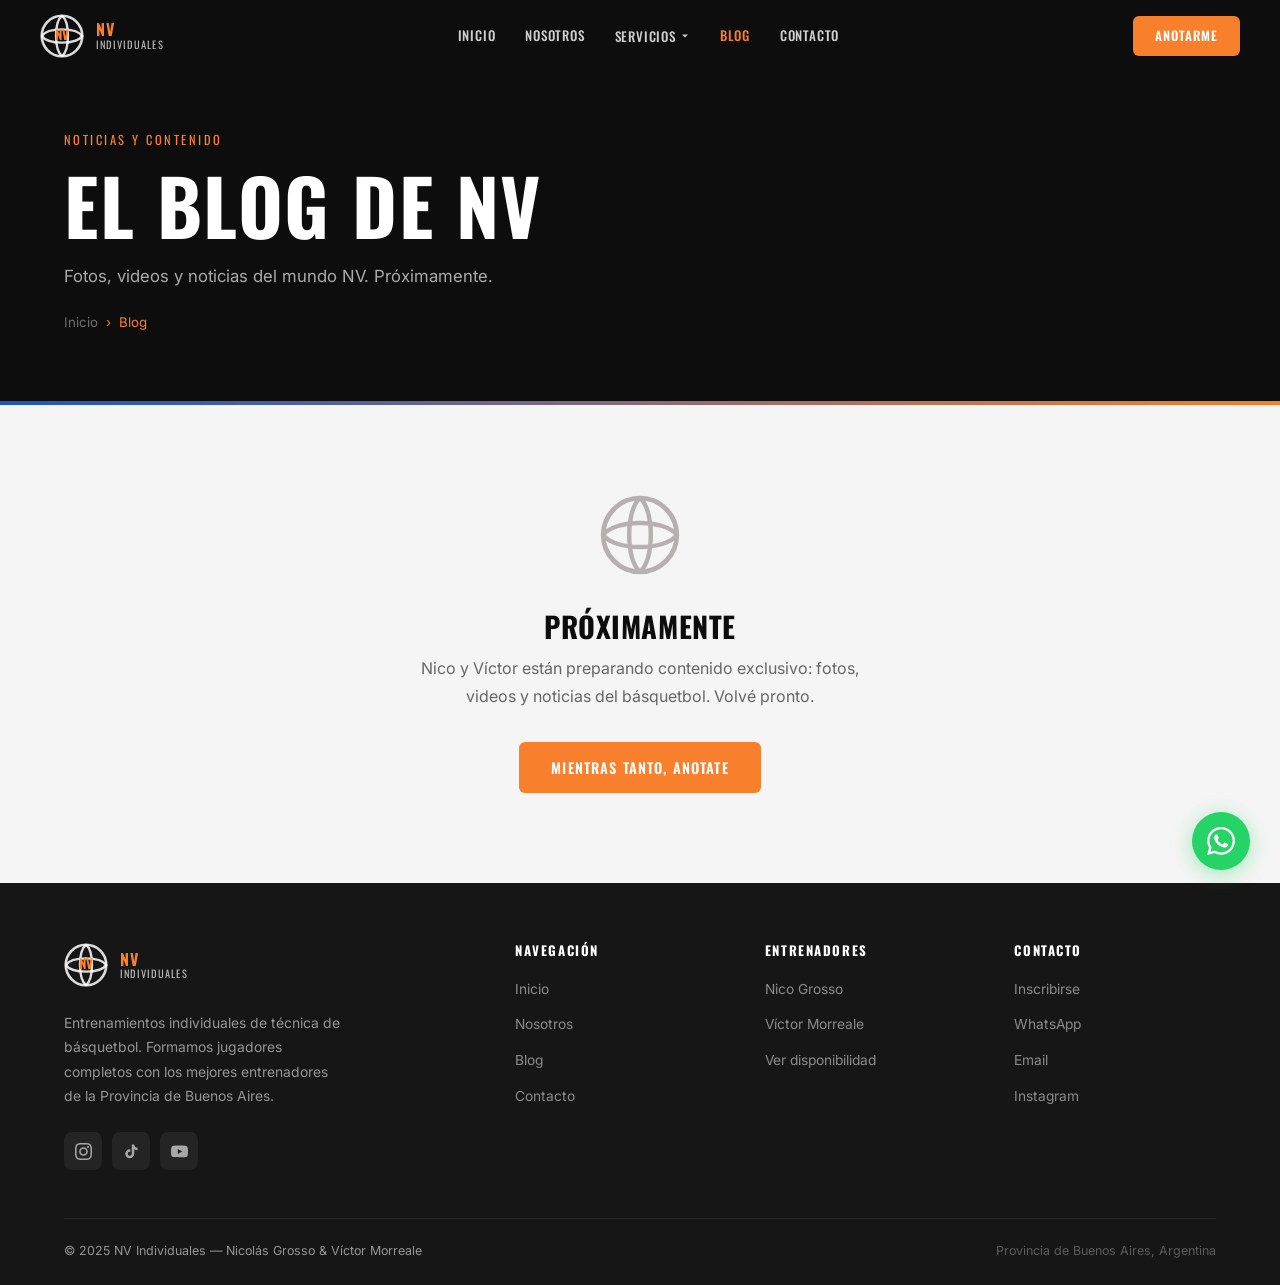
==== commit 71b33876: "Ajustes" ====
--- a/blog.html
+++ b/blog.html
@@ -3,7 +3,7 @@
 <head>
   <meta charset="UTF-8">
   <meta name="viewport" content="width=device-width, initial-scale=1.0">
-  <meta name="description" content="Blog de NV Individuales – Tips de técnica de básquetbol, análisis de jugadas y contenido de valor para jugadores que quieren mejorar.">
+  <meta name="description" content="Blog de NV Individuales – Próximamente: fotos, videos y noticias del mundo NV.">
   <title>Blog – NV Individuales</title>
   <link rel="stylesheet" href="./css/style.css">
 </head>
@@ -14,9 +14,9 @@
   <!-- PAGE HERO -->
   <section class="page-hero">
     <div class="container">
-      <span class="label">Contenido de valor</span>
+      <span class="label">Noticias y contenido</span>
       <h1>El Blog de NV</h1>
-      <p>Tips de técnica, análisis de jugadas y recursos para que sigas creciendo como jugador dentro y fuera de la cancha.</p>
+      <p>Fotos, videos y noticias del mundo NV. Próximamente.</p>
       <div class="breadcrumb">
         <a href="./index.html">Inicio</a>
         <span>›</span>
@@ -25,136 +25,19 @@
     </div>
   </section>
 
-  <!-- FEATURED POST -->
-  <section class="section" style="background:#F5F5F5;">
+  <!-- EMPTY STATE -->
+  <section class="section" style="background:#F5F5F5;text-align:center;">
     <div class="container">
-      <div class="section-header fade-up">
-        <span class="label">Artículo destacado</span>
-        <h2>Lo más reciente</h2>
-      </div>
-      <div class="featured-post fade-up">
-        <div class="fp-img">
-          <span class="fp-badge">Técnica de tiro</span>
-          <div class="bb-inject" data-size="160px"></div>
-        </div>
-        <div class="fp-body">
-          <span class="cat">Técnica · 22 Abr, 2025 · Nicolás Grosso</span>
-          <h2>El error más común en la mecánica de tiro y cómo corregirlo en 3 semanas</h2>
-          <p>
-            La mayoría de los jugadores saben que su tiro "no está bien" pero no saben exactamente qué corregir. En este artículo, Nico desglosa los 4 componentes de la mecánica de tiro, identifica el error que aparece en el 80% de los jugadores que entrena y propone un plan de trabajo de 3 semanas con ejercicios específicos para corregirlo de forma definitiva.
-          </p>
-          <div style="display:flex;align-items:center;gap:12px;">
-            <span style="font-size:.82rem;color:#999;">10 min de lectura</span>
-            <a href="#" class="btn btn-orange" style="padding:10px 22px;font-size:.82rem;">Leer artículo completo</a>
-          </div>
-        </div>
-      </div>
-    </div>
-  </section>
-
-  <!-- BLOG GRID -->
-  <section class="section" style="background:#fff;">
-    <div class="container">
-      <div class="section-header fade-up">
-        <span class="label">Todos los artículos</span>
-        <h2>Aprendé más sobre básquetbol</h2>
-      </div>
-
-      <!-- Filter tabs -->
-      <div style="display:flex;gap:10px;margin-bottom:40px;flex-wrap:wrap;" class="fade-up">
-        <button style="font-family:var(--ff-h);font-size:.78rem;letter-spacing:.08em;text-transform:uppercase;padding:8px 18px;border-radius:20px;background:var(--orange);color:#fff;border:none;cursor:pointer;">Todos</button>
-        <button style="font-family:var(--ff-h);font-size:.78rem;letter-spacing:.08em;text-transform:uppercase;padding:8px 18px;border-radius:20px;background:#F5F5F5;color:#555;border:none;cursor:pointer;transition:all .2s;">Técnica</button>
-        <button style="font-family:var(--ff-h);font-size:.78rem;letter-spacing:.08em;text-transform:uppercase;padding:8px 18px;border-radius:20px;background:#F5F5F5;color:#555;border:none;cursor:pointer;transition:all .2s;">Defensa</button>
-        <button style="font-family:var(--ff-h);font-size:.78rem;letter-spacing:.08em;text-transform:uppercase;padding:8px 18px;border-radius:20px;background:#F5F5F5;color:#555;border:none;cursor:pointer;transition:all .2s;">Mentalidad</button>
-        <button style="font-family:var(--ff-h);font-size:.78rem;letter-spacing:.08em;text-transform:uppercase;padding:8px 18px;border-radius:20px;background:#F5F5F5;color:#555;border:none;cursor:pointer;transition:all .2s;">Táctica</button>
-        <button style="font-family:var(--ff-h);font-size:.78rem;letter-spacing:.08em;text-transform:uppercase;padding:8px 18px;border-radius:20px;background:#F5F5F5;color:#555;border:none;cursor:pointer;transition:all .2s;">Físico</button>
-      </div>
-
-      <div class="g3">
-        <!-- Post 1 -->
-        <div class="blog-card fade-up d1">
-          <div class="blog-card-img" style="background:linear-gradient(135deg,#1A56C3 0%,#0a1e4a 100%);">
-            <span class="cat">Técnica</span>
-          </div>
-          <div class="blog-card-body">
-            <p class="meta">15 Abr, 2025 · Nico Grosso</p>
-            <h4>Los 5 fundamentos del dribling que todo jugador debe dominar</h4>
-            <p>Desde el control básico hasta los cambios de dirección bajo presión. Guía completa con ejercicios y progresiones.</p>
-            <a href="#" class="more">Leer más →</a>
-          </div>
-        </div>
-        <!-- Post 2 -->
-        <div class="blog-card fade-up d2">
-          <div class="blog-card-img" style="background:linear-gradient(135deg,#FF7120 0%,#8a3000 100%);">
-            <span class="cat">Tiro</span>
-          </div>
-          <div class="blog-card-body">
-            <p class="meta">8 Abr, 2025 · Víctor Morreale</p>
-            <h4>Cómo mejorar tu tiro en 30 días con un plan estructurado</h4>
-            <p>Plan semanal con volúmenes y ejercicios para construir un tiro consistente y repetible bajo cualquier condición.</p>
-            <a href="#" class="more">Leer más →</a>
-          </div>
-        </div>
-        <!-- Post 3 -->
-        <div class="blog-card fade-up d3">
-          <div class="blog-card-img" style="background:linear-gradient(135deg,#0d0d0d 0%,#1A56C3 100%);">
-            <span class="cat">Mentalidad</span>
-          </div>
-          <div class="blog-card-body">
-            <p class="meta">1 Abr, 2025 · NV Individuales</p>
-            <h4>La mentalidad ganadora: cómo piensan los jugadores de élite</h4>
-            <p>Análisis de los hábitos mentales que separan a los buenos jugadores de los grandes. Aplicable desde mañana.</p>
-            <a href="#" class="more">Leer más →</a>
-          </div>
-        </div>
-        <!-- Post 4 -->
-        <div class="blog-card fade-up d1">
-          <div class="blog-card-img" style="background:linear-gradient(135deg,#0e2d6b 0%,#FF7120 100%);">
-            <span class="cat">Defensa</span>
-          </div>
-          <div class="blog-card-body">
-            <p class="meta">25 Mar, 2025 · Víctor Morreale</p>
-            <h4>Defensa 1vs1: los principios que los entrenadores rara vez enseñan</h4>
-            <p>Posicionamiento, anticipación y lectura del cuerpo del atacante. Defensa inteligente vs. defensa reactiva.</p>
-            <a href="#" class="more">Leer más →</a>
-          </div>
-        </div>
-        <!-- Post 5 -->
-        <div class="blog-card fade-up d2">
-          <div class="blog-card-img" style="background:linear-gradient(135deg,#1A56C3 0%,#FF7120 60%,#8a3000 100%);">
-            <span class="cat">Físico</span>
-          </div>
-          <div class="blog-card-body">
-            <p class="meta">18 Mar, 2025 · Nico Grosso</p>
-            <h4>Ejercicios de agilidad específicos para básquet: protocolo de 4 semanas</h4>
-            <p>Mejorá tu velocidad de primer paso, cambios de dirección y explosividad lateral con este protocolo diseñado para la cancha.</p>
-            <a href="#" class="more">Leer más →</a>
-          </div>
-        </div>
-        <!-- Post 6 -->
-        <div class="blog-card fade-up d3">
-          <div class="blog-card-img" style="background:linear-gradient(135deg,#0a1e4a 0%,#0D0D0D 100%);">
-            <span class="cat">Táctica</span>
-          </div>
-          <div class="blog-card-body">
-            <p class="meta">10 Mar, 2025 · Víctor Morreale</p>
-            <h4>Cómo leer el pick and roll desde la posición de base</h4>
-            <p>Análisis táctico del pick and roll: opciones de ataque, timing y toma de decisiones para el jugador que lleva la pelota.</p>
-            <a href="#" class="more">Leer más →</a>
-          </div>
-        </div>
-      </div>
-    </div>
-  </section>
-
-  <!-- NEWSLETTER / CTA -->
-  <section class="section benefits-bg">
-    <div class="container" style="text-align:center;">
-      <div class="fade-up" style="max-width:560px;margin:0 auto;">
-        <span style="font-family:var(--ff-h);font-size:.78rem;letter-spacing:.18em;text-transform:uppercase;color:var(--orange);display:block;margin-bottom:12px;">Seguí aprendiendo</span>
-        <h2 style="color:#fff;margin-bottom:16px;">¿Querés recibir contenido exclusivo?</h2>
-        <p style="color:rgba(255,255,255,.6);margin-bottom:32px;">Tips semanales, rutinas de entrenamiento y análisis de jugadas directo en tu WhatsApp. Gratis.</p>
-        <a href="./contacto.html" class="btn btn-orange">Sumarme al grupo</a>
+      <div style="max-width:480px;margin:0 auto;" class="fade-up">
+        <svg width="80" height="80" viewBox="0 0 100 100" fill="none" style="margin:0 auto 28px;" xmlns="http://www.w3.org/2000/svg">
+          <circle cx="50" cy="50" r="46" stroke="#b6b1b1" stroke-width="6"/>
+          <path d="M4 50 C18 30 82 30 96 50 C82 70 18 70 4 50" stroke="#b6b1b1" stroke-width="5.5" fill="none"/>
+          <path d="M50 4 C32 18 32 82 50 96" stroke="#b6b1b1" stroke-width="5.5" fill="none"/>
+          <path d="M50 4 C68 18 68 82 50 96" stroke="#b6b1b1" stroke-width="5.5" fill="none"/>
+        </svg>
+        <h2 style="font-size:1.8rem;margin-bottom:12px;">Próximamente</h2>
+        <p style="color:#666;margin-bottom:32px;">Nico y Víctor están preparando contenido exclusivo: fotos, videos y noticias del básquetbol. Volvé pronto.</p>
+        <a href="./contacto.html" class="btn btn-orange">Mientras tanto, anotate</a>
       </div>
     </div>
   </section>
--- a/css/style.css
+++ b/css/style.css
@@ -9,8 +9,8 @@
 :root {
   --blue:        #1A56C3;
   --blue-dark:   #1344A0;
-  --orange:      #FF7120;
-  --orange-dark: #E05C0A;
+  --orange:        #f87f2c;
+  --orange-dark: #d96718;
   --dark:        #0D0D0D;
   --dark-2:      #161616;
   --dark-3:      #1E1E1E;
@@ -118,14 +118,7 @@
 
 /* Logo */
 .nav-logo { display: flex; align-items: center; gap: 12px; flex-shrink: 0; }
-.logo-circle {
-  width: 44px; height: 44px;
-  background: var(--blue); border-radius: 50%;
-  border: 2px solid var(--orange);
-  display: flex; align-items: center; justify-content: center;
-  flex-shrink: 0;
-}
-.logo-circle span { font-family: var(--ff-h); font-size: 14px; font-weight: 700; color: var(--orange); }
+.nav-logo-svg { flex-shrink: 0; display: block; }
 .logo-label { display: flex; flex-direction: column; line-height: 1.1; }
 .logo-label .nv    { font-family: var(--ff-h); font-size: 1rem; font-weight: 700; color: var(--orange); letter-spacing: .04em; }
 .logo-label .ind   { font-family: var(--ff-h); font-size: .65rem; font-weight: 400; color: rgba(255,255,255,.7); letter-spacing: .12em; text-transform: uppercase; }
@@ -171,12 +164,19 @@
 /* Mobile menu */
 .mob-nav {
   display: none; position: fixed;
-  top: var(--nav-h); left: 0; right: 0;
+  top: var(--nav-h); left: 0; right: 0; bottom: 0;
   background: var(--dark-2); padding: 20px 24px 28px;
   flex-direction: column; gap: 4px; z-index: 999;
-  border-bottom: 2px solid var(--orange);
+  overflow-y: auto;
 }
 .mob-nav.open { display: flex; }
+
+/* Backdrop */
+.nav-backdrop {
+  display: none; position: fixed; inset: 0;
+  background: rgba(0,0,0,.55); z-index: 998;
+}
+.nav-backdrop.open { display: block; }
 .mob-nav a {
   font-family: var(--ff-h); font-size: .95rem; font-weight: 500;
   letter-spacing: .06em; text-transform: uppercase;
@@ -189,7 +189,7 @@
 
 /* ---- HERO (Home) ---- */
 .hero {
-  min-height: 100vh; background: var(--dark);
+  min-height: 78vh; background: var(--dark);
   position: relative; display: flex; align-items: center;
   overflow: hidden; padding-top: var(--nav-h);
 }
@@ -211,7 +211,7 @@
   width: 5px; background: var(--orange); z-index: 3;
 }
 
-.hero-inner { position: relative; z-index: 3; padding: 80px 0; }
+.hero-inner { position: relative; z-index: 3; padding: 40px 0; }
 
 .hero-tag {
   font-family: var(--ff-h); font-size: .8rem;
@@ -686,3 +686,31 @@
   .hero-btns .btn { width: 100%; justify-content: center; }
   .cta-block .btns { flex-direction: column; align-items: center; }
 }
+
+/* ---- PHOTO STRIP ---- */
+.photo-strip { display: grid; grid-template-columns: 1fr 1fr; }
+.photo-strip-item { aspect-ratio: 16/9; overflow: hidden; background: linear-gradient(135deg,var(--blue) 0%,#0a1e4a 100%); }
+.photo-strip-item img { width:100%; height:100%; object-fit:cover; display:block; }
+@media (max-width: 640px) { .photo-strip { grid-template-columns: 1fr; } }
+
+/* ---- METHOD BOXES ---- */
+.method-boxes { display: grid; grid-template-columns: repeat(4,1fr); gap: 20px; }
+.method-box { background: var(--light); border-radius: 10px; padding: 24px; border-left: 4px solid var(--orange); }
+.method-box h4 { font-family: var(--ff-h); font-size: .85rem; text-transform: uppercase; letter-spacing: .04em; margin-bottom: 10px; }
+.method-box p { color: var(--gray-d); font-size: .88rem; line-height: 1.65; }
+@media (max-width: 900px) { .method-boxes { grid-template-columns: repeat(2,1fr); } }
+@media (max-width: 480px) { .method-boxes { grid-template-columns: 1fr; } }
+
+/* ---- LOGROS ---- */
+.logros { margin-top: 22px; padding: 20px 22px; background: rgba(255,255,255,.05); border-radius: 10px; border: 1px solid rgba(255,255,255,.12); }
+.logros-label { font-family: var(--ff-h); font-size: .75rem; letter-spacing: .16em; text-transform: uppercase; color: var(--orange); margin-bottom: 14px; }
+.logros-group { margin-bottom: 14px; }
+.logros-group:last-child { margin-bottom: 0; }
+.logros-club { font-family: var(--ff-h); font-size: .78rem; color: rgba(255,255,255,.75); letter-spacing: .06em; text-transform: uppercase; margin-bottom: 6px; }
+.logros ul { list-style: none; display: flex; flex-direction: column; gap: 5px; }
+.logros ul li { font-size: .84rem; color: rgba(255,255,255,.6); display: flex; align-items: flex-start; gap: 8px; line-height: 1.5; }
+.logros ul li::before { content: '▸'; color: var(--orange); flex-shrink: 0; margin-top: 1px; }
+
+/* ---- BRAND BB DECO ---- */
+.bb-deco-wrap { position: absolute; inset: 0; overflow: hidden; pointer-events: none; z-index: 0; }
+.bb-deco { position: absolute; }
